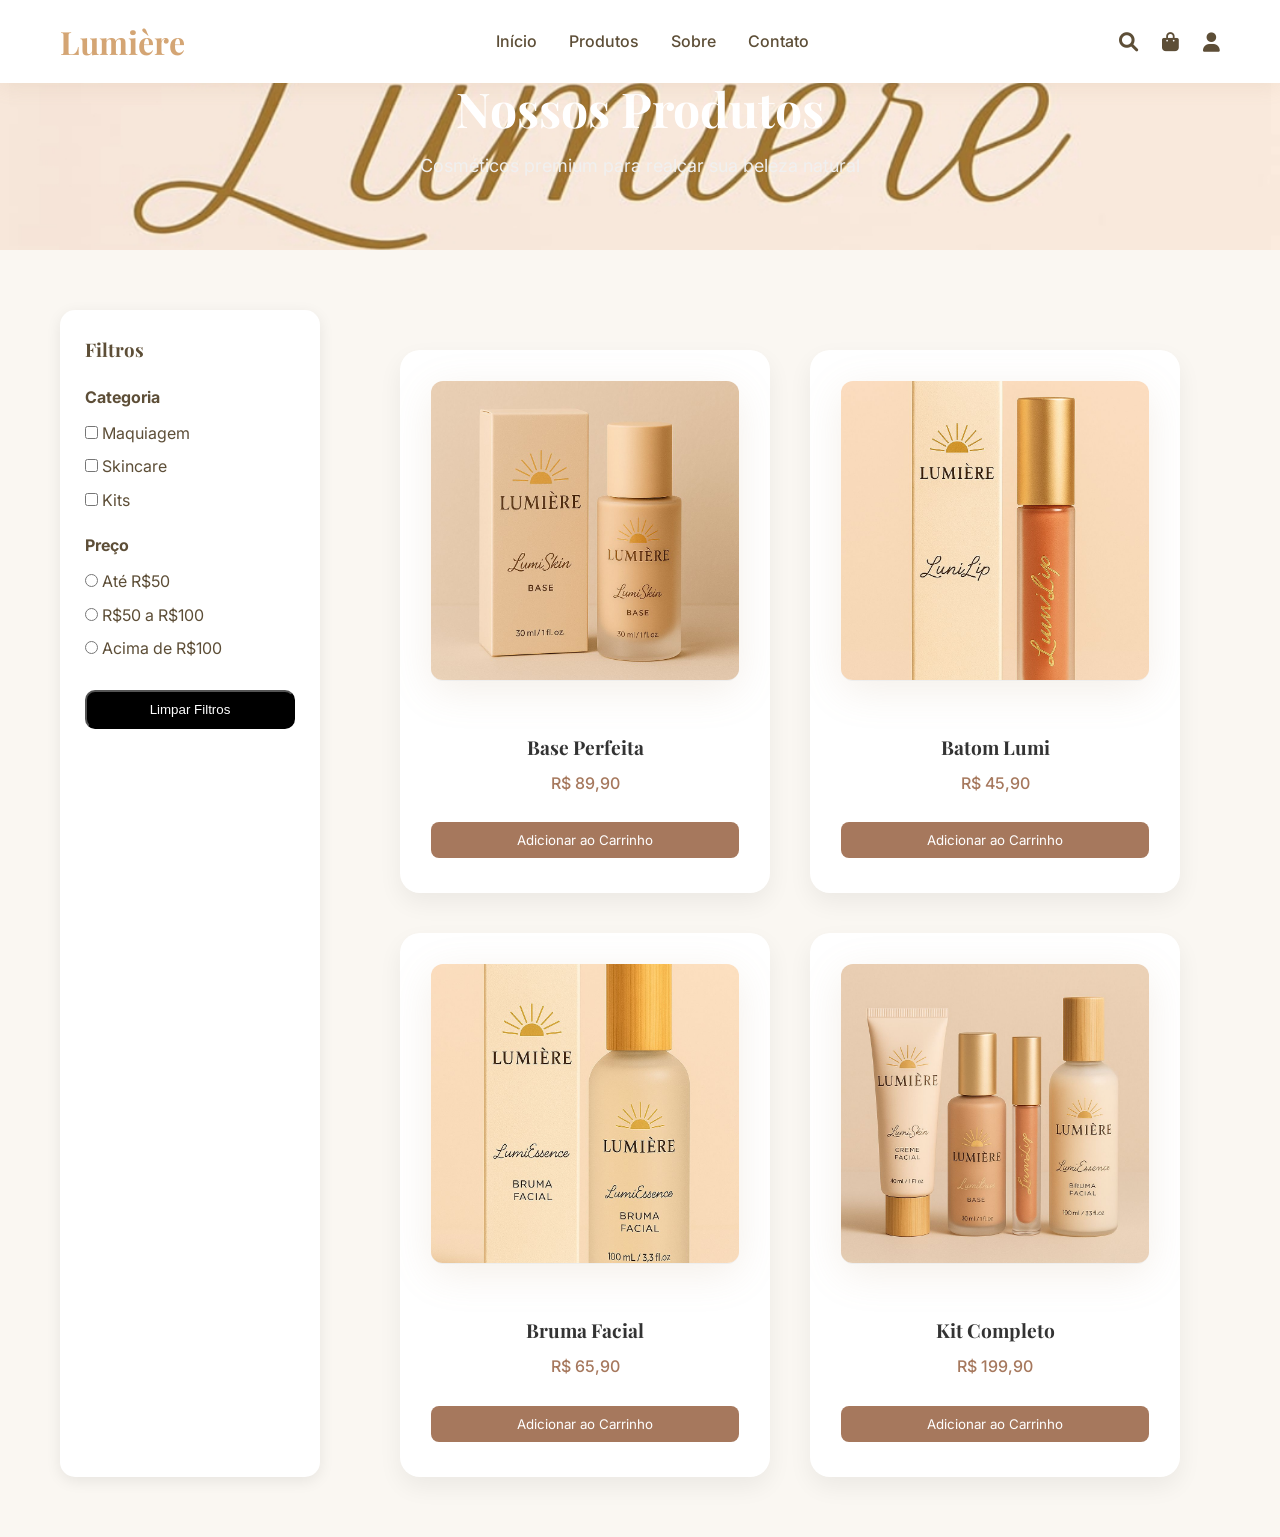
==== produtos.html @ d6e796d1 "add pagina de produtos" ====
<!DOCTYPE html>
<html lang="pt-BR">
<head>
    <meta charset="UTF-8" />
    <meta name="viewport" content="width=device-width, initial-scale=1.0" />
    <title>Lumière - Produtos</title>

    <link rel="stylesheet" href="/assets/css/style.css" />

    <link href="https://fonts.googleapis.com/css2?family=Playfair+Display:wght@400;600;700&family=Inter:wght@300;400;500;600&display=swap" rel="stylesheet"/>
    <link rel="stylesheet" href="https://cdnjs.cloudflare.com/ajax/libs/font-awesome/6.0.0/css/all.min.css"/>
</head>
<body>

<header class="header">
    <nav class="navbar">
        <div class="nav-container">
            <div class="nav-logo">
                <h1>Lumière</h1>
            </div>
            <ul class="nav-menu">
                <li><a href="/index.html" class="nav-link">Início</a></li>
                <li><a href="#" class="nav-link active">Produtos</a></li>
                <li><a href="/index.html#sobre" class="nav-link">Sobre</a></li>
                <li><a href="/index.html#contato" class="nav-link">Contato</a></li>
            </ul>

            <div class="nav-icons">
                <i class="fas fa-search"></i>
                <i class="fas fa-shopping-bag"></i>
                <i class="fas fa-user"></i>
            </div>

            <div class="hamburger">
                <span class="bar"></span>
                <span class="bar"></span>
                <span class="bar"></span>
            </div>
        </div>
    </nav>
</header>

<section class="products-banner">
    <div class="banner-content">
        <h1>Nossos Produtos</h1>
        <p>Cosméticos premium para realçar sua beleza natural</p>
    </div>
</section>

<section class="products-page">
    <div class="container products-wrapper">

        <!-- Lateral filtros -->
        <aside class="filter-box">
            <h3>Filtros</h3>

            <div class="filter-group">
                <h4>Categoria</h4>
                <label><input type="checkbox" class="filter-category" value="maquiagem"> Maquiagem</label>
                <label><input type="checkbox" class="filter-category" value="skincare"> Skincare</label>
                <label><input type="checkbox" class="filter-category" value="kits"> Kits</label>
            </div>

            <div class="filter-group">
                <h4>Preço</h4>
                <label><input type="radio" name="preco" class="filter-price" value="0-50"> Até R$50</label>
                <label><input type="radio" name="preco" class="filter-price" value="50-100"> R$50 a R$100</label>
                <label><input type="radio" name="preco" class="filter-price" value="100-500"> Acima de R$100</label>
            </div>

            <button class="clear-filters">Limpar Filtros</button>
        </aside>

        <!-- Grid produtos -->
        <div class="products-grid" id="products-list">

            <div class="product-card" data-category="maquiagem" data-price="89">
                <div class="product-image">
                    <img src="/assets/imagens/ProdutosLumiere/Base.jpg" alt="Base" />
                </div>
                <div class="product-info">
                    <h3>Base Perfeita</h3>
                    <p class="product-price">R$ 89,90</p>
                    <button class="product-btn">Adicionar ao Carrinho</button>
                </div>
            </div>

            <div class="product-card" data-category="maquiagem" data-price="45">
                <div class="product-image">
                    <img src="/assets/imagens/ProdutosLumiere/Batom.jpg" alt="Batom" />
                </div>
                <div class="product-info">
                    <h3>Batom Lumi</h3>
                    <p class="product-price">R$ 45,90</p>
                    <button class="product-btn">Adicionar ao Carrinho</button>
                </div>
            </div>

            <div class="product-card" data-category="skincare" data-price="65">
                <div class="product-image">
                    <img src="/assets/imagens/ProdutosLumiere/BrumaFacial.jpg" alt="Bruma" />
                </div>
                <div class="product-info">
                    <h3>Bruma Facial</h3>
                    <p class="product-price">R$ 65,90</p>
                    <button class="product-btn">Adicionar ao Carrinho</button>
                </div>
            </div>

            <div class="product-card" data-category="kits" data-price="199">
                <div class="product-image">
                    <img src="/assets/imagens/ProdutosLumiere/KitCompleto.jpg" alt="Kit" />
                </div>
                <div class="product-info">
                    <h3>Kit Completo</h3>
                    <p class="product-price">R$ 199,90</p>
                    <button class="product-btn">Adicionar ao Carrinho</button>
                </div>
            </div>

        </div>
    </div>
</section>
<script src="/assets/js/produtos.js"></script>
</body>
</html>
---- assets/css/style.css ----
@import url(produtos.css);

/* Reset e configurações básicas */
* {
  margin: 0;
  padding: 0;
  box-sizing: border-box;
}

:root {
  /* Paleta de cores - tons de pele */
  --primary-color: #d4a574; /* Bege dourado */
  --secondary-color: #e8c4a0; /* Nude claro */
  --accent-color: #b8956a; /* Marrom claro */
  --text-dark: #5d4e37; /* Marrom escuro */
  --text-light: #8b7355; /* Marrom médio */
  --background-light: #faf7f2; /* Creme */
  --background-white: #ffffff;
  --rose-accent: #e6b8a2; /* Rosa nude */
  --shadow: rgba(180, 149, 106, 0.15);

  /* Tipografia */
  --font-primary: "Playfair Display", serif;
  --font-secondary: "Inter", sans-serif;

  /* Transições */
  --transition: all 0.3s ease;
}

body {
  font-family: var(--font-secondary);
  line-height: 1.6;
  color: var(--text-dark);
  background-color: var(--background-light);
}

.container {
  max-width: 1200px;
  margin: 0 auto;
  padding: 0 20px;
}

/* Header */
.header {
  background: var(--background-white);
  box-shadow: 0 2px 20px var(--shadow);
  position: fixed;
  top: 0;
  width: 100%;
  z-index: 1000;
  transition: var(--transition);
}

.navbar {
  padding: 1rem 0;
}

.nav-container {
  max-width: 1200px;
  margin: 0 auto;
  padding: 0 20px;
  display: flex;
  justify-content: space-between;
  align-items: center;
}

.nav-logo h1 {
  font-family: var(--font-primary);
  font-size: 2rem;
  color: var(--primary-color);
  font-weight: 700;
}

.nav-menu {
  display: flex;
  list-style: none;
  gap: 2rem;
}

.nav-link {
  text-decoration: none;
  color: var(--text-dark);
  font-weight: 500;
  transition: var(--transition);
  position: relative;
}

.nav-link:hover {
  color: var(--primary-color);
}

.nav-link::after {
  content: "";
  position: absolute;
  bottom: -5px;
  left: 0;
  width: 0;
  height: 2px;
  background: var(--primary-color);
  transition: var(--transition);
}

.nav-link:hover::after {
  width: 100%;
}

.nav-icons {
  display: flex;
  gap: 1.5rem;
}

.nav-icons i {
  font-size: 1.2rem;
  color: var(--text-dark);
  cursor: pointer;
  transition: var(--transition);
}

.nav-icons i:hover {
  color: var(--primary-color);
  transform: scale(1.1);
}

.hamburger {
  display: none;
  flex-direction: column;
  cursor: pointer;
}

.bar {
  width: 25px;
  height: 3px;
  background: var(--text-dark);
  margin: 3px 0;
  transition: var(--transition);
}

/* Hero Section */
.hero {
  margin-top: 80px;
  padding: 4rem 0;
  background: linear-gradient(
    135deg,
    var(--background-light) 0%,
    var(--secondary-color) 100%
  );
  display: flex;
  align-items: center;
  min-height: 80vh;
}

.hero-content {
  max-width: 1200px;
  margin: 0 auto;
  padding: 0 20px;
  display: grid;
  grid-template-columns: 1fr 1fr;
  gap: 4rem;
  align-items: center;
}

.hero-title {
  font-family: var(--font-primary);
  font-size: 3.5rem;
  font-weight: 700;
  color: var(--text-dark);
  margin-bottom: 1.5rem;
  line-height: 1.2;
}

.hero-subtitle {
  font-size: 1.2rem;
  color: var(--text-light);
  margin-bottom: 2rem;
  line-height: 1.6;
}

.cta-button {
  background: var(--primary-color);
  color: var(--background-white);
  padding: 1rem 2rem;
  border: none;
  border-radius: 50px;
  font-size: 1.1rem;
  font-weight: 600;
  cursor: pointer;
  transition: var(--transition);
  text-transform: uppercase;
  letter-spacing: 1px;
}

.cta-button:hover {
  background: var(--accent-color);
  transform: translateY(-2px);
  box-shadow: 0 10px 30px var(--shadow);
}

.hero-image,
.hero-placeholder,
.about-placeholder,
.slide-image,
.product-image {
  background: var(--background-white);
  border-radius: 20px;
  display: flex;
  flex-direction: column;
  align-items: center;
  justify-content: center;
  min-height: 300px;
  box-shadow: 0 10px 40px var(--shadow);
  transition: var(--transition);
}

.hero-placeholder i,
.about-placeholder i,
.slide-image i,
.product-image i {
  font-size: 3rem;
  color: var(--secondary-color);
  margin-bottom: 1rem;
}

.hero-placeholder p,
.about-placeholder p,
.slide-image p,
.product-image p {
  color: var(--text-light);
  font-weight: 500;
}

/* Estilos para imagens reais */
.hero-image-actual {
  width: 100%;
  height: 100%;
  object-fit: cover;
  border-radius: 20px;
  box-shadow: 0 10px 40px var(--shadow);
}

.slide-image-actual {
  width: 100%;
  height: 300px;
  object-fit: cover;
  border-radius: 15px;
  margin-bottom: 1.5rem;
}

.product-image-actual {
  width: 100%;
  height: 250px;
  object-fit: cover;
  border-radius: 15px;
}

.about-image-actual {
  width: 100%;
  height: 400px;
  object-fit: cover;
  border-radius: 20px;
  box-shadow: 0 10px 40px var(--shadow);
}

/* Ajustes para containers das imagens */
.hero-image {
  height: 400px;
}

.slide-content {
  text-align: center;
  max-width: 400px;
  margin: 0 auto;
}

.product-card .product-image {
  height: auto;
  margin: 1rem;
  border-radius: 15px;
}

.about-image {
  height: 400px;
}

/* Carousel Section */
.carousel-section {
  padding: 5rem 0;
  background: var(--background-white);
}

.section-title {
  font-family: var(--font-primary);
  font-size: 2.5rem;
  text-align: center;
  color: var(--text-dark);
  margin-bottom: 3rem;
  font-weight: 600;
}

.carousel-container {
  position: relative;
  max-width: 1000px;
  margin: 0 auto;
}

.carousel {
  overflow: hidden;
  border-radius: 20px;
  box-shadow: 0 15px 50px var(--shadow);
}

.carousel-track {
  display: flex;
  transition: transform 0.5s ease;
}

.carousel-slide {
  min-width: 100%;
  padding: 3rem;
  background: linear-gradient(
    135deg,
    var(--background-light) 0%,
    var(--secondary-color) 100%
  );
}

.slide-content {
  text-align: center;
  max-width: 400px;
  margin: 0 auto;
}

.slide-content h3 {
  font-family: var(--font-primary);
  font-size: 2rem;
  color: var(--text-dark);
  margin: 1.5rem 0 1rem;
}

.slide-content p {
  color: var(--text-light);
  font-size: 1.1rem;
}

.carousel-btn {
  position: absolute;
  top: 50%;
  transform: translateY(-50%);
  background: var(--background-white);
  border: none;
  width: 50px;
  height: 50px;
  border-radius: 50%;
  cursor: pointer;
  box-shadow: 0 5px 20px var(--shadow);
  transition: var(--transition);
  z-index: 10;
}

.carousel-btn:hover {
  background: var(--primary-color);
  color: var(--background-white);
  transform: translateY(-50%) scale(1.1);
}

.prev-btn {
  left: -25px;
}

.next-btn {
  right: -25px;
}

.carousel-indicators {
  display: flex;
  justify-content: center;
  gap: 1rem;
  margin-top: 2rem;
}

.indicator {
  width: 12px;
  height: 12px;
  border-radius: 50%;
  background: var(--secondary-color);
  cursor: pointer;
  transition: var(--transition);
}

.indicator.active {
  background: var(--primary-color);
  transform: scale(1.2);
}

.product-btn:hover {
  background: var(--accent-color);
  transform: translateY(-2px);
}

/* === SEÇÃO: NOSSA COLEÇÃO === */

.products {
  padding: 80px 0;
  background-color: #fdfaf6;
}

.products-grid {
  display: grid;
  grid-template-columns: repeat(auto-fit, minmax(260px, 1fr));
  gap: 40px;
  margin-top: 40px;
  padding: 0 40px;
}

/* Cartão de produto */
.product-card {
  background-color: #ffffff;
  border-radius: 20px;
  overflow: hidden;
  box-shadow: 0 10px 25px rgba(0, 0, 0, 0.06);
  transition: transform 0.3s ease, box-shadow 0.3s ease;
  text-align: center;
}

.product-card:hover {
  transform: translateY(-6px);
  box-shadow: 0 15px 35px rgba(0, 0, 0, 0.08);
}

/* Imagem do produto */
.product-image img {
  width: 100%;
  height: 300px;
  object-fit: cover;
  border-bottom: 1px solid #eee;
  transition: transform 0.3s ease;
}

.product-card:hover .product-image img {
  transform: scale(1.05);
}

/* Informações do produto */
.product-info {
  padding: 20px 16px;
}

.product-info h3 {
  font-family: "Playfair Display", serif;
  font-size: 1.2rem;
  margin-bottom: 8px;
  color: #333;
}

.product-price {
  font-family: "Inter", sans-serif;
  color: #a6785d;
  font-size: 1rem;
  font-weight: 500;
  margin-bottom: 16px;
}

/* Botão Comprar */
.product-btn {
  background-color: #a6785d;
  color: #fff;
  padding: 10px 20px;
  border-radius: 8px;
  border: none;
  font-family: "Inter", sans-serif;
  cursor: pointer;
  transition: background-color 0.3s ease;
}

.product-btn:hover {
  background-color: #875c47;
}

/* About Section */
.about {
  padding: 5rem 0;
  background: var(--background-white);
}

.about-content {
  display: grid;
  grid-template-columns: 1fr 1fr;
  gap: 4rem;
  align-items: center;
}

.about-text h2 {
  font-family: var(--font-primary);
  font-size: 2.5rem;
  color: var(--text-dark);
  margin-bottom: 1.5rem;
}

.about-text p {
  color: var(--text-light);
  margin-bottom: 1.5rem;
  font-size: 1.1rem;
  line-height: 1.7;
}

.about-features {
  display: flex;
  gap: 2rem;
  margin-top: 2rem;
}

.feature {
  display: flex;
  flex-direction: column;
  align-items: center;
  text-align: center;
}

.feature i {
  font-size: 2rem;
  color: var(--primary-color);
  margin-bottom: 0.5rem;
}

.feature span {
  font-weight: 500;
  color: var(--text-dark);
}

.about-image {
  height: 400px;
}

/* Contact Section */
.contact {
  padding: 5rem 0;
  background: var(--background-light);
}

.contact-content {
  display: grid;
  grid-template-columns: 1fr 1fr;
  gap: 4rem;
  margin-top: 3rem;
}

.contact-item {
  display: flex;
  align-items: center;
  gap: 1rem;
  margin-bottom: 2rem;
}

.contact-item i {
  font-size: 1.5rem;
  color: var(--primary-color);
  width: 30px;
}

.contact-item h4 {
  color: var(--text-dark);
  margin-bottom: 0.5rem;
}

.contact-item p {
  color: var(--text-light);
}

.contact-form {
  background: var(--background-white);
  padding: 2rem;
  border-radius: 20px;
  box-shadow: 0 10px 30px var(--shadow);
}

.form-group {
  margin-bottom: 1.5rem;
}

.form-group input,
.form-group textarea {
  width: 100%;
  padding: 1rem;
  border: 2px solid var(--secondary-color);
  border-radius: 10px;
  font-family: var(--font-secondary);
  transition: var(--transition);
}

.form-group input:focus,
.form-group textarea:focus {
  outline: none;
  border-color: var(--primary-color);
}

.submit-btn {
  background: var(--primary-color);
  color: var(--background-white);
  border: none;
  padding: 1rem 2rem;
  border-radius: 25px;
  cursor: pointer;
  transition: var(--transition);
  font-weight: 600;
  width: 100%;
}

.submit-btn:hover {
  background: var(--accent-color);
  transform: translateY(-2px);
}

/* Footer */
.footer {
  background: var(--text-dark);
  color: var(--background-white);
  padding: 3rem 0 1rem;
}

.footer-content {
  display: grid;
  grid-template-columns: repeat(auto-fit, minmax(250px, 1fr));
  gap: 2rem;
  margin-bottom: 2rem;
}

.footer-section h3,
.footer-section h4 {
  font-family: var(--font-primary);
  margin-bottom: 1rem;
  color: var(--primary-color);
}

.footer-section p {
  color: #ccc;
  margin-bottom: 1rem;
}

.footer-section ul {
  list-style: none;
}

.footer-section ul li {
  margin-bottom: 0.5rem;
}

.footer-section ul li a {
  color: #ccc;
  text-decoration: none;
  transition: var(--transition);
}

.footer-section ul li a:hover {
  color: var(--primary-color);
}

.social-links {
  display: flex;
  gap: 1rem;
  margin-top: 1rem;
}

.social-links a {
  display: flex;
  align-items: center;
  justify-content: center;
  width: 40px;
  height: 40px;
  background: var(--primary-color);
  border-radius: 50%;
  color: var(--background-white);
  transition: var(--transition);
}

.social-links a:hover {
  background: var(--accent-color);
  transform: translateY(-2px);
}

.newsletter {
  display: flex;
  margin-top: 1rem;
}

.newsletter input {
  flex: 1;
  padding: 0.8rem;
  border: none;
  border-radius: 25px 0 0 25px;
  outline: none;
}

.newsletter button {
  background: var(--primary-color);
  border: none;
  padding: 0.8rem 1rem;
  border-radius: 0 25px 25px 0;
  color: var(--background-white);
  cursor: pointer;
  transition: var(--transition);
}

.newsletter button:hover {
  background: var(--accent-color);
}

.footer-bottom {
  text-align: center;
  padding-top: 2rem;
  border-top: 1px solid #555;
  color: #ccc;
}

/* Responsive Design */
@media (max-width: 768px) {
  .hamburger {
    display: flex;
  }

  .nav-menu {
    position: fixed;
    left: -100%;
    top: 70px;
    flex-direction: column;
    background-color: var(--background-white);
    width: 100%;
    text-align: center;
    transition: 0.3s;
    box-shadow: 0 10px 27px var(--shadow);
    padding: 2rem 0;
  }

  .nav-menu.active {
    left: 0;
  }

  .nav-menu li {
    margin: 1rem 0;
  }

  .hero-content {
    grid-template-columns: 1fr;
    text-align: center;
    gap: 2rem;
  }

  .hero-title {
    font-size: 2.5rem;
  }

  .about-content {
    grid-template-columns: 1fr;
    gap: 2rem;
  }

  .about-features {
    justify-content: center;
  }

  .contact-content {
    grid-template-columns: 1fr;
    gap: 2rem;
  }

  .carousel-btn {
    display: none;
  }

  .products-grid {
    grid-template-columns: repeat(auto-fit, minmax(250px, 1fr));
  }
}

@media (max-width: 480px) {
  .hero-title {
    font-size: 2rem;
  }

  .section-title {
    font-size: 2rem;
  }

  .about-features {
    flex-direction: column;
    gap: 1rem;
  }

  .carousel-slide {
    padding: 2rem 1rem;
  }

  .slide-content h3 {
    font-size: 1.5rem;
  }
}

/* Animações */
@keyframes fadeInUp {
  from {
    opacity: 0;
    transform: translateY(30px);
  }
  to {
    opacity: 1;
    transform: translateY(0);
  }
}

.hero-content > *,
.product-card,
.about-text > *,
.contact-item {
  animation: fadeInUp 0.6s ease forwards;
}

/* Smooth scrolling */
html {
  scroll-behavior: smooth;
}

/* Estilos para imagens reais */
.hero-image-actual {
  width: 100%;
  height: 100%;
  object-fit: cover;
  border-radius: 20px;
  box-shadow: 0 10px 40px var(--shadow);
}

.slide-image-actual {
  width: 100%;
  height: 300px;
  object-fit: cover;
  border-radius: 15px;
  margin-bottom: 1.5rem;
}

.product-image-actual {
  width: 100%;
  height: 250px;
  object-fit: cover;
  border-radius: 15px;
}

.about-image-actual {
  width: 100%;
  height: 400px;
  object-fit: cover;
  border-radius: 20px;
  box-shadow: 0 10px 40px var(--shadow);
}

/* Ajustes para containers das imagens */
.hero-image {
  height: 400px;
}

.slide-content {
  text-align: center;
  max-width: 400px;
  margin: 0 auto;
}

.product-card .product-image {
  height: auto;
  margin: 1rem;
  border-radius: 15px;
}

.about-image {
  height: 400px;
}

/* Estilos para as imagens dos fundadores */
.about-text ul {
  list-style: none;
  padding: 0;
  display: flex;
  flex-wrap: wrap;
  gap: 20px;
  justify-content: center;
}

.about-text ul li {
  text-align: center;
}

.about-text ul li img {
  width: 150px;
  height: 150px;
  border-radius: 50%;
  object-fit: cover;
  margin-bottom: 10px;
  border: 3px solid var(--primary-color);
  box-shadow: 0 5px 15px rgba(0, 0, 0, 0.1);
}

.about-text ul li h4 {
  margin-bottom: 5px;
  color: var(--text-dark);
}

.about-text ul li span {
  color: var(--text-light);
  font-size: 0.9rem;
}
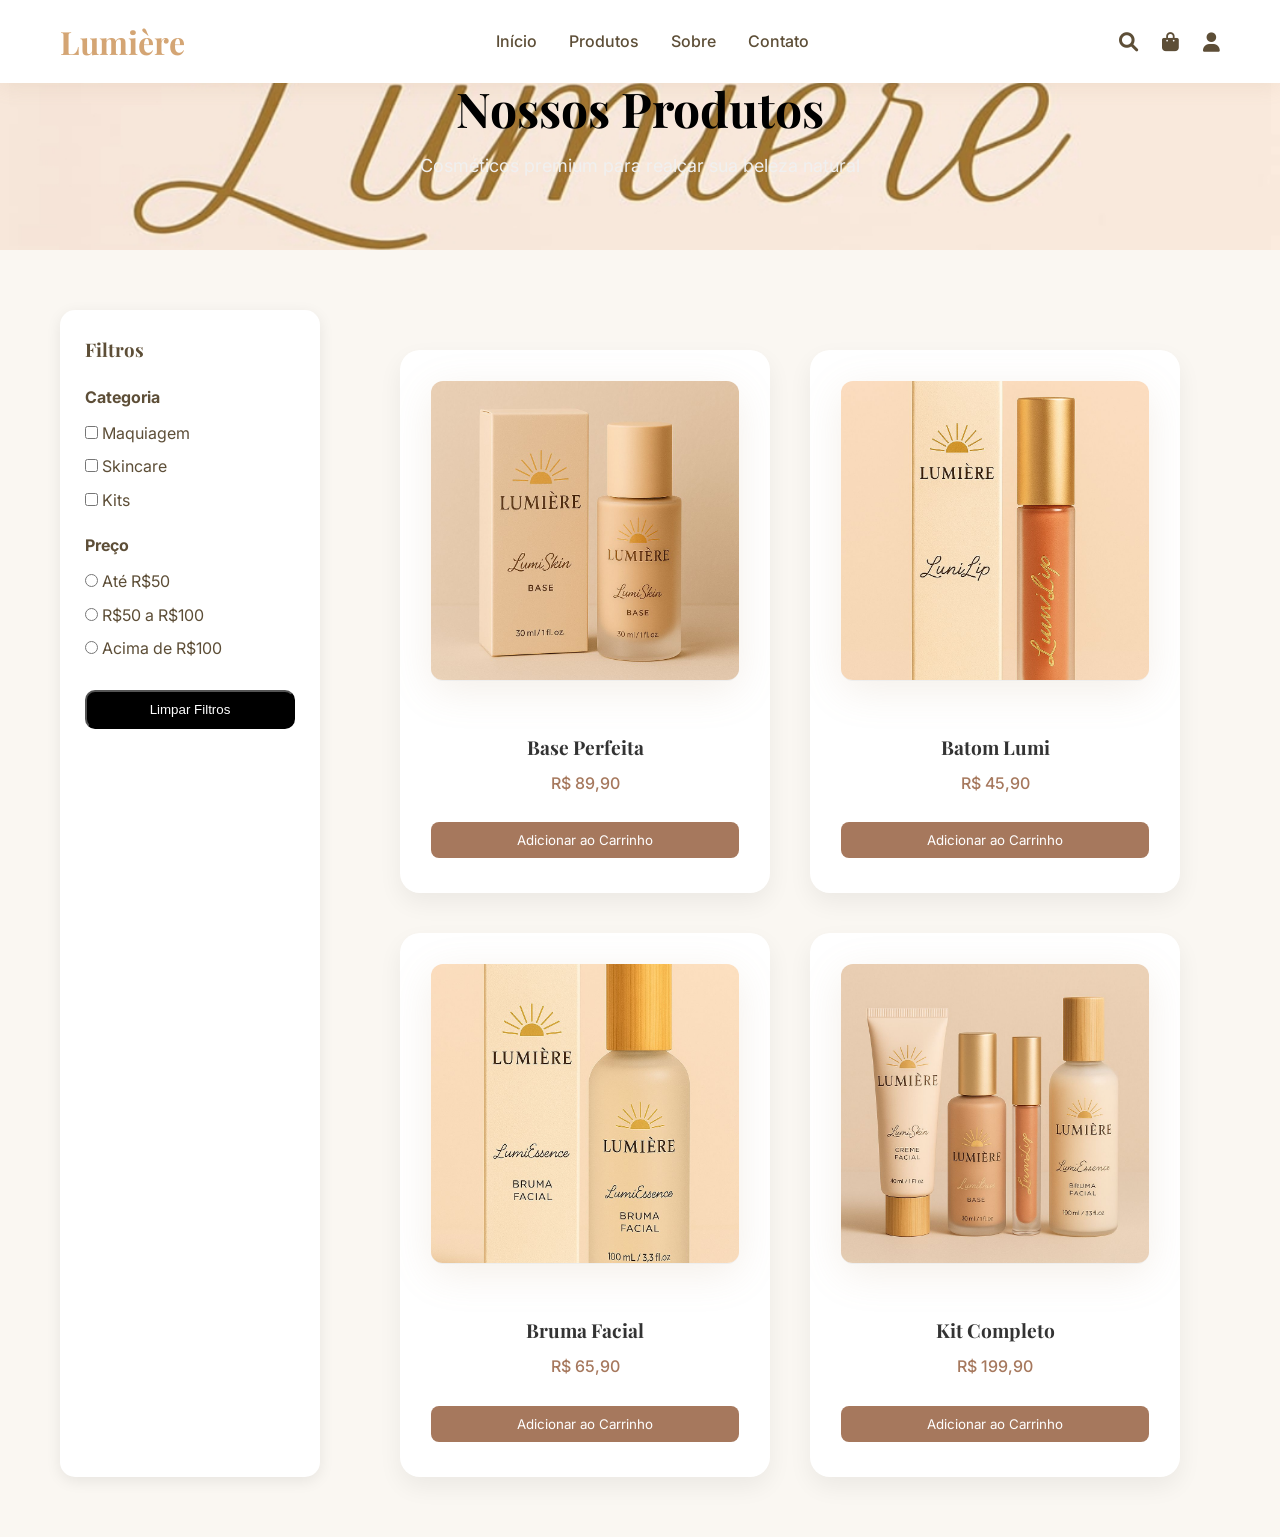
==== commit ff324c65: "arrumando navbar" ====
--- a/produtos.html
+++ b/produtos.html
@@ -13,32 +13,39 @@
 <body>
 
 <header class="header">
-    <nav class="navbar">
+      <nav class="navbar">
         <div class="nav-container">
-            <div class="nav-logo">
-                <h1>Lumière</h1>
-            </div>
-            <ul class="nav-menu">
-                <li><a href="/index.html" class="nav-link">Início</a></li>
-                <li><a href="#" class="nav-link active">Produtos</a></li>
-                <li><a href="/index.html#sobre" class="nav-link">Sobre</a></li>
-                <li><a href="/index.html#contato" class="nav-link">Contato</a></li>
-            </ul>
+          <div class="nav-logo">
+            <h1>Lumière</h1>
+          </div>
+          <ul class="nav-menu">
+            <li class="nav-item">
+              <a href="index.html" class="nav-link">Início</a>
+            </li>
+            <li class="nav-item">
+              <a href="produtos.html" class="nav-link">Produtos</a>
+            </li>
+            <li class="nav-item">
+              <a href="index.html#sobre" class="nav-link">Sobre</a>
+            </li>
+            <li class="nav-item">
+              <a href="index.html#contato" class="nav-link">Contato</a>
+            </li>
+          </ul>
+          <div class="nav-icons">
+            <i class="fas fa-search"></i>
+            <i class="fas fa-shopping-bag"></i>
+            <i class="fas fa-user"></i>
+          </div>
+          <div class="hamburger">
+            <span class="bar"></span>
+            <span class="bar"></span>
+            <span class="bar"></span>
+          </div>
+        </div>
+      </nav>
+    </header>
 
-            <div class="nav-icons">
-                <i class="fas fa-search"></i>
-                <i class="fas fa-shopping-bag"></i>
-                <i class="fas fa-user"></i>
-            </div>
-
-            <div class="hamburger">
-                <span class="bar"></span>
-                <span class="bar"></span>
-                <span class="bar"></span>
-            </div>
-        </div>
-    </nav>
-</header>
 
 <section class="products-banner">
     <div class="banner-content">
@@ -122,5 +129,6 @@
     </div>
 </section>
 <script src="/assets/js/produtos.js"></script>
+<script src="/assets/js/script.js"></script>
 </body>
 </html>
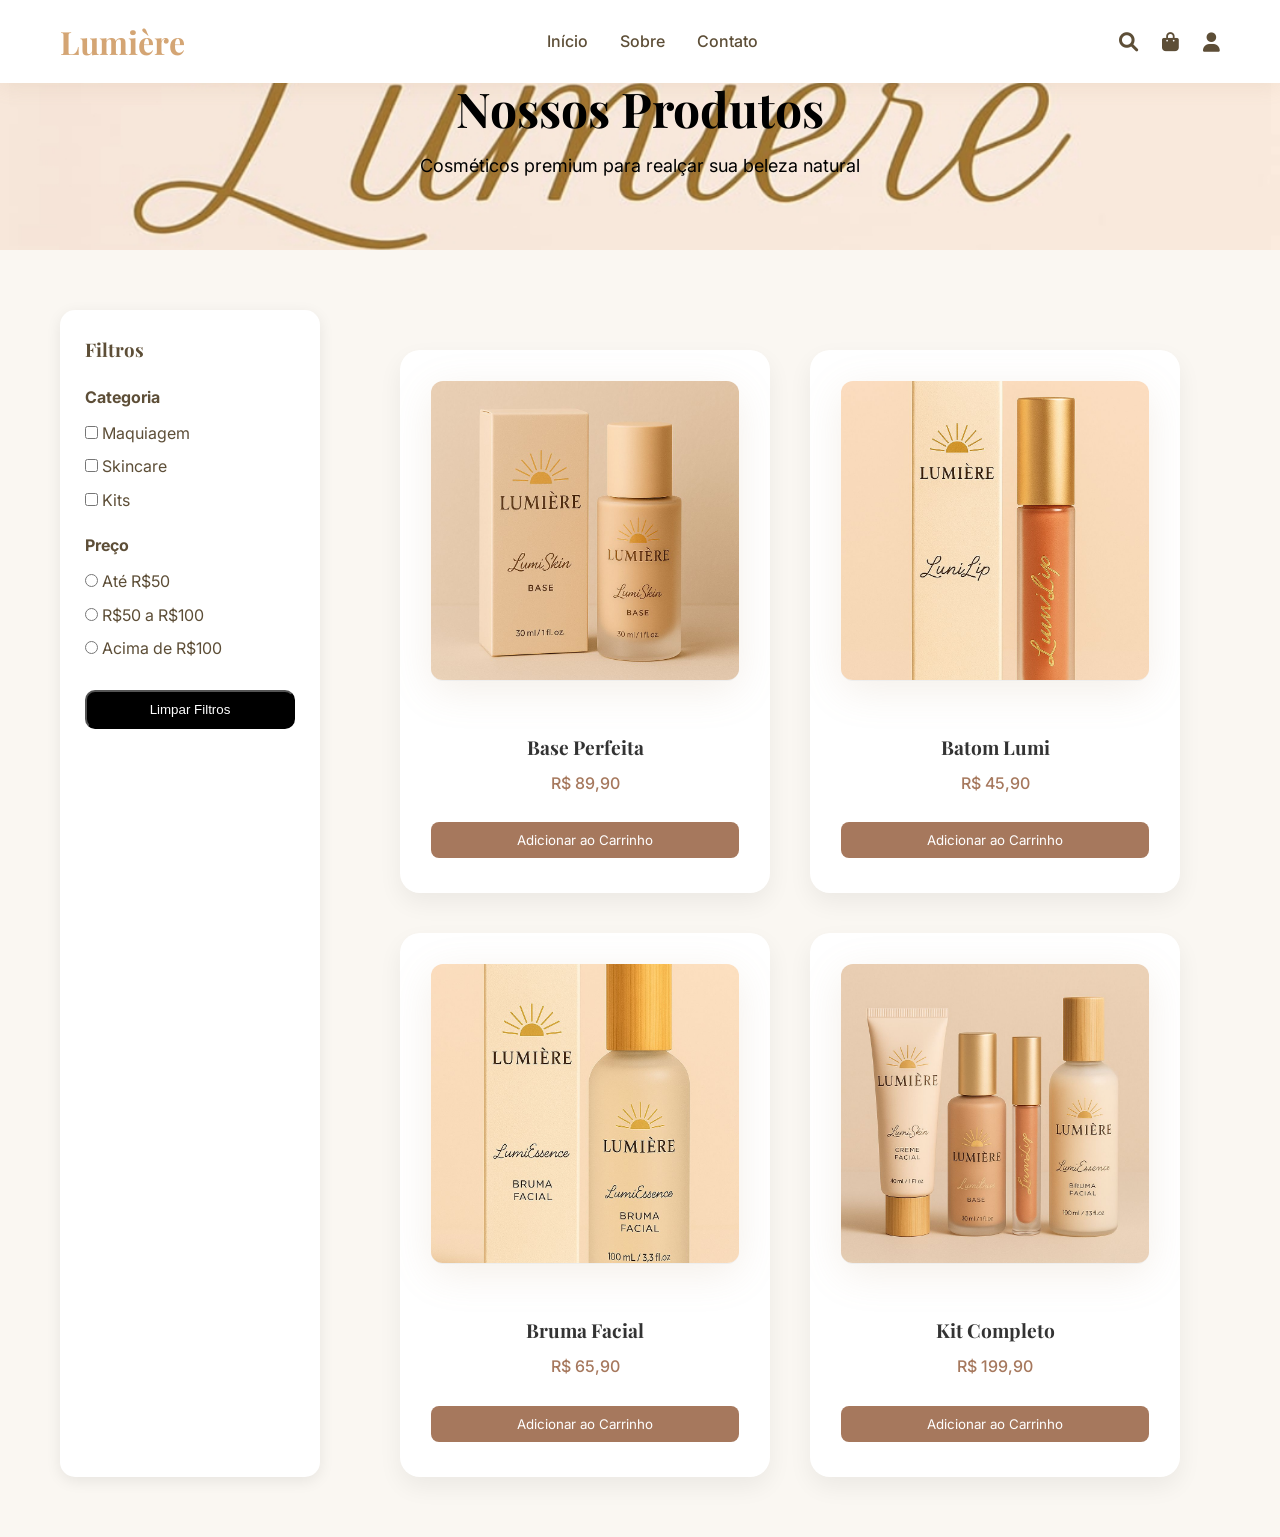
==== commit c7d92fd8: "arrumando links" ====
--- a/produtos.html
+++ b/produtos.html
@@ -21,9 +21,6 @@
           <ul class="nav-menu">
             <li class="nav-item">
               <a href="index.html" class="nav-link">Início</a>
-            </li>
-            <li class="nav-item">
-              <a href="produtos.html" class="nav-link">Produtos</a>
             </li>
             <li class="nav-item">
               <a href="index.html#sobre" class="nav-link">Sobre</a>
